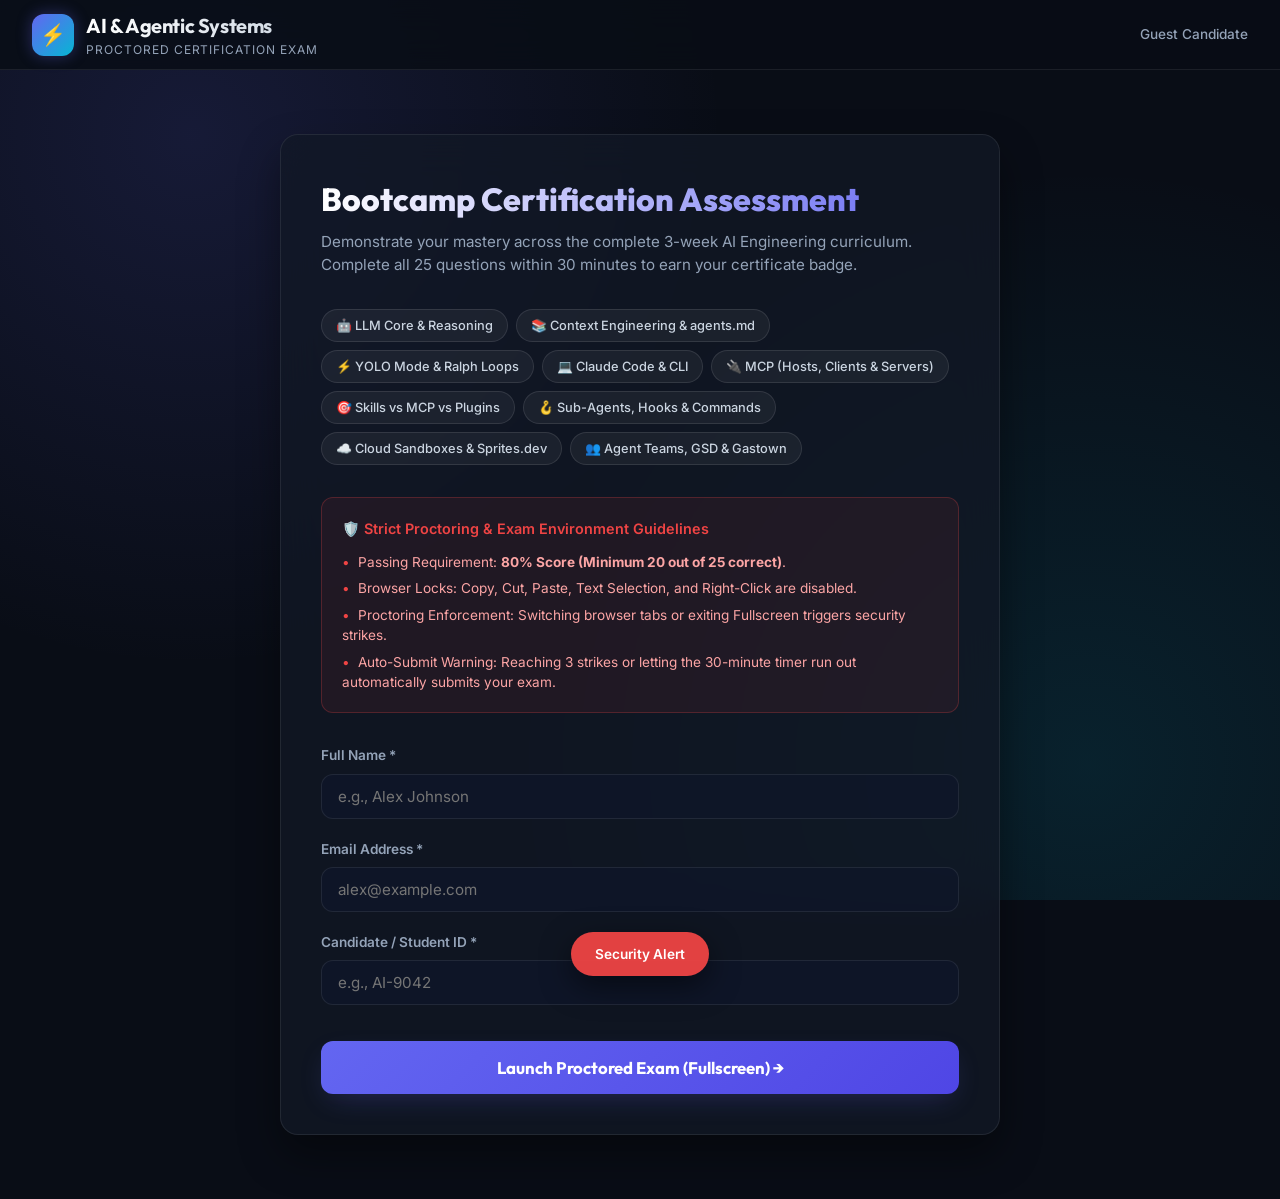
==== index.html @ ae15bf98 "feat: Add 25-question proctored AI certification quiz platform" ====
<!DOCTYPE html>
<html lang="en">
<head>
  <meta charset="UTF-8">
  <meta name="viewport" content="width=device-width, initial-scale=1.0">
  <title>AI & Agentic Systems Certification Exam | 25 MCQ Assessment</title>
  <meta name="description" content="Official 25-Question Certification Exam covering LLMs, Context Engineering, Claude Code, MCP, Skills, Subagents, Sandboxing, Agent Teams, GSD, and Gastown Swarms.">
  <link rel="stylesheet" href="styles.css">
</head>
<body>

  <!-- Top App Navigation Header -->
  <header class="app-header">
    <div class="brand-container">
      <div class="brand-logo">⚡</div>
      <div>
        <div class="brand-title">AI & Agentic Systems</div>
        <div class="brand-subtitle">Proctored Certification Exam</div>
      </div>
    </div>
    <div class="header-candidate-badge" id="header-candidate-name" style="font-size:0.85rem; color:var(--text-muted); font-weight:500;">
      Guest Candidate
    </div>
  </header>

  <main class="main-wrapper">

    <!-- 1. REGISTRATION & WELCOME SCREEN -->
    <section id="welcome-screen" class="welcome-card">
      <h1 class="welcome-title">Bootcamp Certification Assessment</h1>
      <p class="welcome-desc">
        Demonstrate your mastery across the complete 3-week AI Engineering curriculum. Complete all 25 questions within 30 minutes to earn your certificate badge.
      </p>

      <div class="curriculum-chips">
        <span class="chip">🤖 LLM Core & Reasoning</span>
        <span class="chip">📚 Context Engineering & agents.md</span>
        <span class="chip">⚡ YOLO Mode & Ralph Loops</span>
        <span class="chip">💻 Claude Code & CLI</span>
        <span class="chip">🔌 MCP (Hosts, Clients & Servers)</span>
        <span class="chip">🎯 Skills vs MCP vs Plugins</span>
        <span class="chip">🪝 Sub-Agents, Hooks & Commands</span>
        <span class="chip">☁️ Cloud Sandboxes & Sprites.dev</span>
        <span class="chip">👥 Agent Teams, GSD & Gastown</span>
      </div>

      <div class="rules-box">
        <div class="rules-title">🛡️ Strict Proctoring & Exam Environment Guidelines</div>
        <ul class="rules-list">
          <li>Passing Requirement: <strong>80% Score (Minimum 20 out of 25 correct)</strong>.</li>
          <li>Browser Locks: Copy, Cut, Paste, Text Selection, and Right-Click are disabled.</li>
          <li>Proctoring Enforcement: Switching browser tabs or exiting Fullscreen triggers security strikes.</li>
          <li>Auto-Submit Warning: Reaching 3 strikes or letting the 30-minute timer run out automatically submits your exam.</li>
        </ul>
      </div>

      <form id="registration-form">
        <div class="form-group">
          <label class="form-label" for="candidate-name">Full Name *</label>
          <input type="text" id="candidate-name" class="form-input" placeholder="e.g., Alex Johnson" required>
        </div>
        <div class="form-group">
          <label class="form-label" for="candidate-email">Email Address *</label>
          <input type="email" id="candidate-email" class="form-input" placeholder="alex@example.com" required>
        </div>
        <div class="form-group">
          <label class="form-label" for="candidate-id">Candidate / Student ID *</label>
          <input type="text" id="candidate-id" class="form-input" placeholder="e.g., AI-9042" required>
        </div>

        <button type="submit" class="btn-start">Launch Proctored Exam (Fullscreen) →</button>
      </form>
    </section>

    <!-- 2. ACTIVE EXAM SCREEN -->
    <section id="exam-screen" class="exam-layout hidden">
      <!-- Main Question Panel -->
      <div class="exam-main-panel">
        <div class="exam-header-bar">
          <span class="category-badge" id="question-category">LLM Core Concepts</span>
          <span class="q-counter" id="question-number">Question 1 of 25</span>
        </div>

        <h2 class="question-text" id="question-text">Loading question text...</h2>

        <div class="options-list" id="options-container">
          <!-- Dynamic Option Cards -->
        </div>

        <div class="exam-controls">
          <button type="button" class="btn-flag" id="flag-btn">🏳️ Flag for Review</button>
          <div style="display:flex; gap:10px;">
            <button type="button" class="btn-nav" id="prev-btn">← Previous</button>
            <button type="button" class="btn-nav" id="next-btn">Next Question →</button>
          </div>
        </div>
      </div>

      <!-- Sidebar Controls & Jump Grid -->
      <aside class="exam-sidebar">
        <div class="sidebar-card">
          <div class="timer-box">
            <div>
              <div class="timer-label">Time Remaining</div>
              <div class="timer-val" id="timer-display">30:00</div>
            </div>
            <div style="font-size:1.5rem;">⏱️</div>
          </div>

          <div class="strike-box">
            <span>Security Strikes:</span>
            <span class="strike-val" id="strike-badge-text">0 / 3</span>
          </div>

          <div style="margin: 1rem 0;">
            <div style="display:flex; justify-content:space-between; font-size:0.8rem; color:var(--text-muted); margin-bottom:4px;">
              <span>Overall Progress</span>
              <span id="exam-progress-text">0% Complete</span>
            </div>
            <div style="height:6px; background:rgba(255,255,255,0.08); border-radius:3px; overflow:hidden;">
              <div id="exam-progress-bar" style="width:0%; height:100%; background:var(--primary); transition:width 0.3s;"></div>
            </div>
          </div>

          <div class="grid-title">Question Palette</div>
          <div class="question-grid" id="question-grid">
            <!-- 1 to 25 buttons dynamically inserted -->
          </div>

          <div class="grid-legend" style="margin-bottom: 1.25rem;">
            <span><strong style="color:#6ee7b7;">●</strong> Answered (<span id="answered-count">0/25</span>)</span>
            <span><strong style="color:var(--warning-color);">🚩</strong> Flagged (<span id="flagged-count">0</span>)</span>
          </div>

          <button type="button" class="btn-submit-main" id="submit-exam-btn">Submit Exam Now</button>
        </div>
      </aside>
    </section>

    <!-- 3. RESULTS & PERFORMANCE DASHBOARD -->
    <section id="results-screen" class="results-card hidden">
      <div class="results-header">
        <div id="badge-status" class="pass-fail-badge badge-pass">🏆 PASS (84%)</div>
        <h2 style="font-family:var(--font-heading); font-size:1.6rem; margin-bottom:0.25rem;" id="res-candidate-name">Candidate Name</h2>
        <div class="candidate-meta">
          <span id="res-candidate-id">ID: AI-0000</span> | Date: <span id="res-date">Aug 4, 2026</span>
        </div>
      </div>

      <div class="score-overview">
        <div class="circle-score-wrapper">
          <svg class="circle-svg" viewBox="0 0 120 120">
            <circle class="circle-bg" cx="60" cy="60" r="54"></circle>
            <circle class="circle-fill" id="circle-score-progress" cx="60" cy="60" r="54"></circle>
          </svg>
          <div class="circle-text">
            <div class="score-percent-val" id="score-percent">84%</div>
            <div class="score-fraction-val" id="score-fraction">21 / 25</div>
          </div>
        </div>

        <div style="max-width: 420px;">
          <h3 style="font-family:var(--font-heading); font-size:1.15rem; margin-bottom:0.5rem;">Passing Standard: 80% (20/25)</h3>
          <p style="font-size:0.88rem; color:var(--text-muted); line-height:1.5;">
            Candidates achieving an 80% score or higher demonstrate proficiency across all 3 weeks of the bootcamp curriculum, including LLM reasoning, context engineering, Claude Code, MCP, custom skills, sandboxing, agent teams, GSD, and Gastown swarms.
          </p>
        </div>
      </div>

      <h3 class="section-heading">Domain Mastery Breakdown</h3>
      <div class="domain-grid" id="domain-breakdown">
        <!-- Topic cards dynamically inserted -->
      </div>

      <h3 class="section-heading">Detailed Question Review & Explanations</h3>
      <div id="review-questions-container">
        <!-- Review cards dynamically inserted -->
      </div>

      <div style="text-align:center; margin-top:2.5rem;">
        <button type="button" class="btn-start" id="restart-exam-btn" style="max-width:300px;">Take Another Assessment</button>
      </div>
    </section>

  </main>

  <!-- MODALS & TOAST NOTIFICATIONS -->
  <!-- 1. Submit Confirmation Modal -->
  <div class="modal-overlay" id="confirm-submit-modal">
    <div class="modal-box">
      <div class="modal-icon">📜</div>
      <h3 class="modal-title">Confirm Exam Submission</h3>
      <p class="modal-desc" id="confirm-modal-text">Are you sure you want to submit your final exam answers now?</p>
      <div class="modal-actions">
        <button type="button" class="btn-secondary" id="confirm-submit-no">Return to Exam</button>
        <button type="button" class="btn-primary" id="confirm-submit-yes">Confirm & Submit</button>
      </div>
    </div>
  </div>

  <!-- 2. Security Strike Warning Modal -->
  <div class="modal-overlay" id="strike-modal">
    <div class="modal-box" style="border-color: rgba(239,68,68,0.4);">
      <div class="modal-icon">⚠️</div>
      <h3 class="modal-title" style="color:var(--danger-color);">Security Violation Warning</h3>
      <p class="modal-desc">
        A proctoring event was detected: <strong id="strike-reason-text">Tab switch detected</strong>.<br><br>
        Current Strike Count: <strong id="strike-count-display" style="color:var(--danger-color);">1 / 3</strong>.<br>
        Reaching 3 strikes will automatically submit your exam.
      </p>
      <div class="modal-actions">
        <button type="button" class="btn-danger" id="strike-modal-close">Acknowledge & Resume</button>
      </div>
    </div>
  </div>

  <!-- 3. Fullscreen Warning Modal -->
  <div class="modal-overlay" id="fullscreen-modal">
    <div class="modal-box" style="border-color: rgba(245,158,11,0.4);">
      <div class="modal-icon">🖥️</div>
      <h3 class="modal-title" style="color:var(--warning-color);">Fullscreen Required</h3>
      <p class="modal-desc">
        Exam security requires active Fullscreen mode. Please click below to re-enable fullscreen to continue your assessment.
      </p>
      <div class="modal-actions">
        <button type="button" class="btn-primary" id="reenter-fullscreen-btn">Re-enter Fullscreen</button>
      </div>
    </div>
  </div>

  <!-- Anti-Cheat Security Toast Notification -->
  <div class="anti-cheat-toast" id="anti-cheat-toast">Security Alert</div>

  <!-- Scripts -->
  <script src="data/questions.js"></script>
  <script src="js/anti_cheat.js"></script>
  <script src="js/app.js"></script>
</body>
</html>
---- styles.css ----
/* ==========================================================================
   AI & Agentic Systems Certification Exam - Premium Dark Glassmorphic Design
   ========================================================================== */

@import url('https://fonts.googleapis.com/css2?family=Inter:wght@300;400;500;600;700&family=Outfit:wght@500;600;700;800&display=swap');

:root {
  --bg-dark: #090d16;
  --bg-card: rgba(18, 24, 38, 0.75);
  --bg-card-border: rgba(255, 255, 255, 0.08);
  --bg-card-hover: rgba(30, 41, 64, 0.85);

  --primary: #6366f1;
  --primary-glow: rgba(99, 102, 241, 0.35);
  --primary-hover: #4f46e5;
  --secondary: #06b6d4;
  --accent: #8b5cf6;

  --success-color: #10b981;
  --warning-color: #f59e0b;
  --danger-color: #ef4444;

  --text-main: #f8fafc;
  --text-muted: #94a3b8;
  --text-dim: #64748b;

  --font-heading: 'Outfit', -apple-system, BlinkMacSystemFont, sans-serif;
  --font-body: 'Inter', -apple-system, BlinkMacSystemFont, sans-serif;

  --radius-lg: 18px;
  --radius-md: 12px;
  --radius-sm: 8px;

  --shadow-glow: 0 10px 30px -10px rgba(99, 102, 241, 0.3);
  --transition-fast: 0.2s cubic-bezier(0.4, 0, 0.2, 1);
}

/* Hardened Security: Disable Copy, Cut, Text Selection across entire Page */
*,
*::before,
*::after {
  box-sizing: border-box;
  margin: 0;
  padding: 0;
  -webkit-user-select: none !important;
  -moz-user-select: none !important;
  -ms-user-select: none !important;
  user-select: none !important;
  -webkit-user-drag: none !important;
}

/* Allow text inputs in form to be focused properly */
input, select, textarea {
  -webkit-user-select: auto !important;
  -moz-user-select: auto !important;
  -ms-user-select: auto !important;
  user-select: auto !important;
}

body {
  font-family: var(--font-body);
  background-color: var(--bg-dark);
  background-image: 
    radial-gradient(circle at 15% 15%, rgba(99, 102, 241, 0.15) 0%, transparent 40%),
    radial-gradient(circle at 85% 85%, rgba(6, 182, 212, 0.12) 0%, transparent 45%);
  background-attachment: fixed;
  color: var(--text-main);
  min-height: 100vh;
  display: flex;
  flex-direction: column;
  line-height: 1.5;
  overflow-x: hidden;
}

.hidden {
  display: none !important;
}

/* Top App Header */
.app-header {
  height: 70px;
  padding: 0 2rem;
  background: rgba(9, 13, 22, 0.85);
  backdrop-filter: blur(16px);
  border-bottom: 1px solid var(--bg-card-border);
  display: flex;
  align-items: center;
  justify-content: space-between;
  position: sticky;
  top: 0;
  z-index: 100;
}

.brand-container {
  display: flex;
  align-items: center;
  gap: 12px;
}

.brand-logo {
  width: 42px;
  height: 42px;
  background: linear-gradient(135deg, var(--primary), var(--secondary));
  border-radius: var(--radius-md);
  display: flex;
  align-items: center;
  justify-content: center;
  font-size: 1.3rem;
  box-shadow: 0 0 15px var(--primary-glow);
}

.brand-title {
  font-family: var(--font-heading);
  font-size: 1.25rem;
  font-weight: 700;
  letter-spacing: -0.02em;
  background: linear-gradient(to right, #ffffff, #cbd5e1);
  -webkit-background-clip: text;
  -webkit-text-fill-color: transparent;
}

.brand-subtitle {
  font-size: 0.75rem;
  color: var(--text-muted);
  text-transform: uppercase;
  letter-spacing: 0.08em;
}

/* Layout Containers */
.main-wrapper {
  flex: 1;
  max-width: 1320px;
  width: 100%;
  margin: 0 auto;
  padding: 2rem 1.5rem;
  display: flex;
  flex-direction: column;
}

/* Registration / Welcome Card */
.welcome-card {
  max-width: 720px;
  margin: 2rem auto;
  background: var(--bg-card);
  backdrop-filter: blur(20px);
  border: 1px solid var(--bg-card-border);
  border-radius: var(--radius-lg);
  padding: 2.5rem;
  box-shadow: 0 20px 40px rgba(0, 0, 0, 0.4);
}

.welcome-title {
  font-family: var(--font-heading);
  font-size: 2rem;
  font-weight: 800;
  margin-bottom: 0.5rem;
  background: linear-gradient(to right, #ffffff, var(--primary));
  -webkit-background-clip: text;
  -webkit-text-fill-color: transparent;
}

.welcome-desc {
  color: var(--text-muted);
  font-size: 0.95rem;
  margin-bottom: 2rem;
}

.curriculum-chips {
  display: flex;
  flex-wrap: wrap;
  gap: 8px;
  margin-bottom: 2rem;
}

.chip {
  background: rgba(255, 255, 255, 0.05);
  border: 1px solid rgba(255, 255, 255, 0.1);
  padding: 6px 14px;
  border-radius: 20px;
  font-size: 0.8rem;
  font-weight: 500;
  color: #cbd5e1;
}

.rules-box {
  background: rgba(239, 68, 68, 0.08);
  border: 1px solid rgba(239, 68, 68, 0.25);
  border-radius: var(--radius-md);
  padding: 1.25rem;
  margin-bottom: 2rem;
}

.rules-title {
  color: var(--danger-color);
  font-weight: 600;
  font-size: 0.9rem;
  margin-bottom: 0.75rem;
  display: flex;
  align-items: center;
  gap: 8px;
}

.rules-list {
  list-style-type: none;
  font-size: 0.85rem;
  color: #fca5a5;
  display: flex;
  flex-direction: column;
  gap: 6px;
}

.rules-list li::before {
  content: "•";
  margin-right: 8px;
  color: var(--danger-color);
}

.form-group {
  margin-bottom: 1.25rem;
}

.form-label {
  display: block;
  font-size: 0.85rem;
  font-weight: 600;
  color: var(--text-muted);
  margin-bottom: 0.5rem;
}

.form-input {
  width: 100%;
  padding: 12px 16px;
  background: rgba(15, 23, 42, 0.8);
  border: 1px solid var(--bg-card-border);
  border-radius: var(--radius-md);
  color: var(--text-main);
  font-family: var(--font-body);
  font-size: 0.95rem;
  outline: none;
  transition: var(--transition-fast);
}

.form-input:focus {
  border-color: var(--primary);
  box-shadow: 0 0 0 3px var(--primary-glow);
}

.btn-start {
  width: 100%;
  padding: 16px;
  background: linear-gradient(135deg, var(--primary), var(--primary-hover));
  border: none;
  border-radius: var(--radius-md);
  color: #fff;
  font-family: var(--font-heading);
  font-weight: 700;
  font-size: 1.05rem;
  cursor: pointer;
  box-shadow: var(--shadow-glow);
  transition: var(--transition-fast);
  margin-top: 1rem;
}

.btn-start:hover {
  transform: translateY(-2px);
  box-shadow: 0 12px 35px -5px rgba(99, 102, 241, 0.45);
}

/* Exam Dashboard Screen */
.exam-layout {
  display: grid;
  grid-template-columns: 1fr 320px;
  gap: 1.75rem;
  width: 100%;
}

@media (max-width: 992px) {
  .exam-layout {
    grid-template-columns: 1fr;
  }
}

.exam-main-panel {
  background: var(--bg-card);
  backdrop-filter: blur(20px);
  border: 1px solid var(--bg-card-border);
  border-radius: var(--radius-lg);
  padding: 2.25rem;
  display: flex;
  flex-direction: column;
  min-height: 540px;
}

.exam-header-bar {
  display: flex;
  align-items: center;
  justify-content: space-between;
  padding-bottom: 1.25rem;
  border-bottom: 1px solid var(--bg-card-border);
  margin-bottom: 1.5rem;
}

.category-badge {
  background: rgba(99, 102, 241, 0.15);
  color: #a5b4fc;
  border: 1px solid rgba(99, 102, 241, 0.3);
  padding: 4px 12px;
  border-radius: 20px;
  font-size: 0.8rem;
  font-weight: 600;
}

.q-counter {
  font-size: 0.9rem;
  color: var(--text-muted);
  font-weight: 500;
}

.question-text {
  font-family: var(--font-heading);
  font-size: 1.25rem;
  font-weight: 600;
  color: var(--text-main);
  line-height: 1.5;
  margin-bottom: 1.75rem;
}

/* Options Cards */
.options-list {
  display: flex;
  flex-direction: column;
  gap: 1rem;
  margin-bottom: 2rem;
}

.option-card {
  display: flex;
  align-items: flex-start;
  gap: 14px;
  padding: 16px 20px;
  background: rgba(15, 23, 42, 0.6);
  border: 1px solid var(--bg-card-border);
  border-radius: var(--radius-md);
  color: var(--text-main);
  cursor: pointer;
  text-align: left;
  font-family: var(--font-body);
  font-size: 0.95rem;
  transition: var(--transition-fast);
}

.option-card:hover {
  background: var(--bg-card-hover);
  border-color: rgba(99, 102, 241, 0.4);
  transform: translateX(4px);
}

.option-card.selected {
  background: rgba(99, 102, 241, 0.18);
  border-color: var(--primary);
  box-shadow: 0 0 15px rgba(99, 102, 241, 0.25);
}

.option-prefix {
  width: 28px;
  height: 28px;
  border-radius: 50%;
  background: rgba(255, 255, 255, 0.08);
  display: flex;
  align-items: center;
  justify-content: center;
  font-weight: 700;
  font-size: 0.85rem;
  color: var(--text-muted);
  flex-shrink: 0;
}

.option-card.selected .option-prefix {
  background: var(--primary);
  color: #fff;
}

.option-text {
  flex: 1;
  padding-top: 2px;
}

/* Action Controls */
.exam-controls {
  margin-top: auto;
  display: flex;
  align-items: center;
  justify-content: space-between;
  padding-top: 1.5rem;
  border-top: 1px solid var(--bg-card-border);
}

.btn-nav {
  padding: 10px 20px;
  background: rgba(255, 255, 255, 0.06);
  border: 1px solid var(--bg-card-border);
  border-radius: var(--radius-md);
  color: var(--text-main);
  font-weight: 600;
  font-size: 0.9rem;
  cursor: pointer;
  transition: var(--transition-fast);
}

.btn-nav:hover:not(:disabled) {
  background: rgba(255, 255, 255, 0.12);
}

.btn-nav:disabled {
  opacity: 0.35;
  cursor: not-allowed;
}

.btn-flag {
  padding: 10px 16px;
  background: rgba(245, 158, 11, 0.1);
  border: 1px solid rgba(245, 158, 11, 0.3);
  border-radius: var(--radius-md);
  color: var(--warning-color);
  font-weight: 600;
  font-size: 0.85rem;
  cursor: pointer;
  transition: var(--transition-fast);
}

.btn-flag.flagged {
  background: var(--warning-color);
  color: #000;
}

/* Sidebar Grid & Proctor Controls */
.exam-sidebar {
  display: flex;
  flex-direction: column;
  gap: 1.25rem;
}

.sidebar-card {
  background: var(--bg-card);
  backdrop-filter: blur(20px);
  border: 1px solid var(--bg-card-border);
  border-radius: var(--radius-lg);
  padding: 1.5rem;
}

.timer-box {
  display: flex;
  align-items: center;
  justify-content: space-between;
  padding: 1rem;
  background: rgba(15, 23, 42, 0.8);
  border-radius: var(--radius-md);
  border: 1px solid var(--bg-card-border);
  margin-bottom: 1rem;
}

.timer-label {
  font-size: 0.8rem;
  text-transform: uppercase;
  color: var(--text-muted);
  font-weight: 600;
}

.timer-val {
  font-family: var(--font-heading);
  font-size: 1.5rem;
  font-weight: 800;
  color: var(--secondary);
  letter-spacing: 0.05em;
}

.timer-val.timer-urgent {
  color: var(--danger-color);
  animation: pulseTimer 1s infinite alternate;
}

@keyframes pulseTimer {
  0% { opacity: 1; }
  100% { opacity: 0.4; }
}

.strike-box {
  display: flex;
  align-items: center;
  justify-content: space-between;
  font-size: 0.85rem;
  color: var(--text-muted);
}

.strike-val {
  color: var(--danger-color);
  font-weight: 700;
}

/* Question Quick Jump Grid */
.grid-title {
  font-size: 0.9rem;
  font-weight: 700;
  margin-bottom: 1rem;
  color: var(--text-main);
}

.question-grid {
  display: grid;
  grid-template-columns: repeat(5, 1fr);
  gap: 10px;
  margin-bottom: 1.25rem;
}

.grid-item {
  aspect-ratio: 1;
  background: rgba(255, 255, 255, 0.05);
  border: 1px solid var(--bg-card-border);
  border-radius: var(--radius-sm);
  color: var(--text-muted);
  font-weight: 600;
  font-size: 0.85rem;
  display: flex;
  align-items: center;
  justify-content: center;
  cursor: pointer;
  transition: var(--transition-fast);
  position: relative;
}

.grid-item:hover {
  background: rgba(255, 255, 255, 0.12);
  color: #fff;
}

.grid-item.active {
  border-color: var(--primary);
  box-shadow: 0 0 10px var(--primary-glow);
}

.grid-item.answered {
  background: rgba(16, 185, 129, 0.2);
  border-color: rgba(16, 185, 129, 0.5);
  color: #6ee7b7;
}

.grid-item.flagged::after {
  content: "🚩";
  font-size: 0.65rem;
  position: absolute;
  top: 2px;
  right: 2px;
}

.grid-legend {
  display: flex;
  justify-content: space-around;
  font-size: 0.75rem;
  color: var(--text-dim);
}

.btn-submit-main {
  width: 100%;
  padding: 14px;
  background: linear-gradient(135deg, var(--success-color), #059669);
  border: none;
  border-radius: var(--radius-md);
  color: #fff;
  font-family: var(--font-heading);
  font-weight: 700;
  font-size: 1rem;
  cursor: pointer;
  box-shadow: 0 8px 25px -5px rgba(16, 185, 129, 0.4);
  transition: var(--transition-fast);
}

.btn-submit-main:hover {
  transform: translateY(-2px);
  box-shadow: 0 12px 30px -5px rgba(16, 185, 129, 0.55);
}

/* Results Dashboard */
.results-card {
  max-width: 960px;
  margin: 1rem auto;
  background: var(--bg-card);
  backdrop-filter: blur(20px);
  border: 1px solid var(--bg-card-border);
  border-radius: var(--radius-lg);
  padding: 2.5rem;
  box-shadow: 0 20px 40px rgba(0, 0, 0, 0.5);
}

.results-header {
  text-align: center;
  margin-bottom: 2.5rem;
}

.pass-fail-badge {
  display: inline-block;
  padding: 10px 24px;
  border-radius: 30px;
  font-family: var(--font-heading);
  font-size: 1.3rem;
  font-weight: 800;
  letter-spacing: 0.04em;
  margin-bottom: 1rem;
}

.badge-pass {
  background: rgba(16, 185, 129, 0.15);
  border: 2px solid var(--success-color);
  color: #34d399;
  box-shadow: 0 0 25px rgba(16, 185, 129, 0.3);
}

.badge-fail {
  background: rgba(239, 68, 68, 0.15);
  border: 2px solid var(--danger-color);
  color: #fca5a5;
  box-shadow: 0 0 25px rgba(239, 68, 68, 0.3);
}

.candidate-meta {
  font-size: 0.9rem;
  color: var(--text-muted);
}

/* Visual Score Wheel */
.score-overview {
  display: flex;
  align-items: center;
  justify-content: center;
  gap: 3rem;
  margin-bottom: 3rem;
  flex-wrap: wrap;
}

.circle-score-wrapper {
  position: relative;
  width: 140px;
  height: 140px;
}

.circle-svg {
  width: 140px;
  height: 140px;
  transform: rotate(-90deg);
}

.circle-bg {
  fill: none;
  stroke: rgba(255, 255, 255, 0.08);
  stroke-width: 10;
}

.circle-fill {
  fill: none;
  stroke: var(--success-color);
  stroke-width: 10;
  stroke-linecap: round;
  stroke-dasharray: 339;
  stroke-dashoffset: 339;
  transition: stroke-dashoffset 1.5s ease-out;
}

.circle-text {
  position: absolute;
  top: 50%;
  left: 50%;
  transform: translate(-50%, -50%);
  text-align: center;
}

.score-percent-val {
  font-family: var(--font-heading);
  font-size: 1.8rem;
  font-weight: 800;
}

.score-fraction-val {
  font-size: 0.8rem;
  color: var(--text-muted);
}

/* Domain Breakdown Cards */
.section-heading {
  font-family: var(--font-heading);
  font-size: 1.3rem;
  font-weight: 700;
  margin-bottom: 1.25rem;
  border-bottom: 1px solid var(--bg-card-border);
  padding-bottom: 0.75rem;
}

.domain-grid {
  display: grid;
  grid-template-columns: repeat(auto-fill, minmax(280px, 1fr));
  gap: 1rem;
  margin-bottom: 3rem;
}

.domain-card {
  background: rgba(15, 23, 42, 0.6);
  border: 1px solid var(--bg-card-border);
  border-radius: var(--radius-md);
  padding: 1rem 1.25rem;
}

.domain-header {
  display: flex;
  justify-content: space-between;
  font-size: 0.85rem;
  margin-bottom: 0.5rem;
}

.domain-name {
  font-weight: 600;
  color: var(--text-main);
}

.domain-score {
  color: var(--text-muted);
}

.domain-progress-bar {
  height: 6px;
  background: rgba(255, 255, 255, 0.08);
  border-radius: 4px;
  overflow: hidden;
}

.domain-progress-fill {
  height: 100%;
  border-radius: 4px;
  transition: width 1s ease-out;
}

/* Detailed Question Review Cards */
.review-card {
  background: rgba(15, 23, 42, 0.6);
  border: 1px solid var(--bg-card-border);
  border-radius: var(--radius-md);
  padding: 1.5rem;
  margin-bottom: 1.25rem;
}

.review-correct {
  border-left: 4px solid var(--success-color);
}

.review-incorrect {
  border-left: 4px solid var(--danger-color);
}

.review-card-header {
  display: flex;
  justify-content: space-between;
  align-items: center;
  margin-bottom: 0.75rem;
}

.review-q-num {
  font-size: 0.8rem;
  font-weight: 700;
  color: var(--text-muted);
}

.review-status-badge {
  font-size: 0.75rem;
  font-weight: 700;
  padding: 3px 10px;
  border-radius: 12px;
}

.badge-green {
  background: rgba(16, 185, 129, 0.2);
  color: #34d399;
}

.badge-red {
  background: rgba(239, 68, 68, 0.2);
  color: #fca5a5;
}

.review-question-text {
  font-family: var(--font-heading);
  font-size: 1.05rem;
  font-weight: 600;
  margin-bottom: 1rem;
}

.review-options-list {
  display: flex;
  flex-direction: column;
  gap: 8px;
  margin-bottom: 1rem;
}

.review-option {
  display: flex;
  align-items: center;
  justify-content: space-between;
  padding: 10px 14px;
  background: rgba(255, 255, 255, 0.03);
  border-radius: var(--radius-sm);
  font-size: 0.85rem;
}

.review-letter {
  font-weight: 700;
  margin-right: 10px;
  color: var(--text-muted);
}

.opt-correct {
  background: rgba(16, 185, 129, 0.15);
  border: 1px solid rgba(16, 185, 129, 0.3);
  color: #a7f3d0;
}

.opt-user-incorrect {
  background: rgba(239, 68, 68, 0.15);
  border: 1px solid rgba(239, 68, 68, 0.3);
  color: #fecaca;
}

.opt-tag {
  font-size: 0.75rem;
  font-weight: 600;
}

.review-explanation {
  background: rgba(99, 102, 241, 0.08);
  border: 1px solid rgba(99, 102, 241, 0.2);
  border-radius: var(--radius-sm);
  padding: 12px 16px;
  font-size: 0.85rem;
  color: #cbd5e1;
  line-height: 1.5;
}

/* Modal Windows & Security Toasts */
.modal-overlay {
  position: fixed;
  top: 0;
  left: 0;
  width: 100vw;
  height: 100vh;
  background: rgba(0, 0, 0, 0.8);
  backdrop-filter: blur(8px);
  display: flex;
  align-items: center;
  justify-content: center;
  z-index: 1000;
  opacity: 0;
  pointer-events: none;
  transition: opacity 0.25s ease;
}

.modal-overlay.active {
  opacity: 1;
  pointer-events: auto;
}

.modal-box {
  background: var(--bg-dark);
  border: 1px solid var(--bg-card-border);
  border-radius: var(--radius-lg);
  padding: 2rem;
  max-width: 480px;
  width: 90%;
  box-shadow: 0 25px 50px rgba(0, 0, 0, 0.7);
  text-align: center;
}

.modal-icon {
  font-size: 2.5rem;
  margin-bottom: 1rem;
}

.modal-title {
  font-family: var(--font-heading);
  font-size: 1.4rem;
  margin-bottom: 0.75rem;
}

.modal-desc {
  font-size: 0.9rem;
  color: var(--text-muted);
  margin-bottom: 1.5rem;
  line-height: 1.5;
}

.modal-actions {
  display: flex;
  gap: 12px;
  justify-content: center;
}

.btn-secondary {
  padding: 10px 20px;
  background: rgba(255, 255, 255, 0.08);
  border: 1px solid var(--bg-card-border);
  border-radius: var(--radius-md);
  color: var(--text-main);
  font-weight: 600;
  cursor: pointer;
}

.btn-danger {
  padding: 10px 20px;
  background: var(--danger-color);
  border: none;
  border-radius: var(--radius-md);
  color: #fff;
  font-weight: 600;
  cursor: pointer;
}

.btn-primary {
  padding: 10px 20px;
  background: var(--primary);
  border: none;
  border-radius: var(--radius-md);
  color: #fff;
  font-weight: 600;
  cursor: pointer;
}

/* Security Toast Notification */
.anti-cheat-toast {
  position: fixed;
  bottom: 24px;
  left: 50%;
  transform: translateX(-50%) translateY(100px);
  background: rgba(239, 68, 68, 0.95);
  color: #fff;
  padding: 12px 24px;
  border-radius: 30px;
  font-weight: 600;
  font-size: 0.85rem;
  box-shadow: 0 10px 30px rgba(0, 0, 0, 0.5);
  z-index: 2000;
  transition: transform 0.3s cubic-bezier(0.175, 0.885, 0.32, 1.275);
  pointer-events: none;
}

.anti-cheat-toast.show {
  transform: translateX(-50%) translateY(0);
}
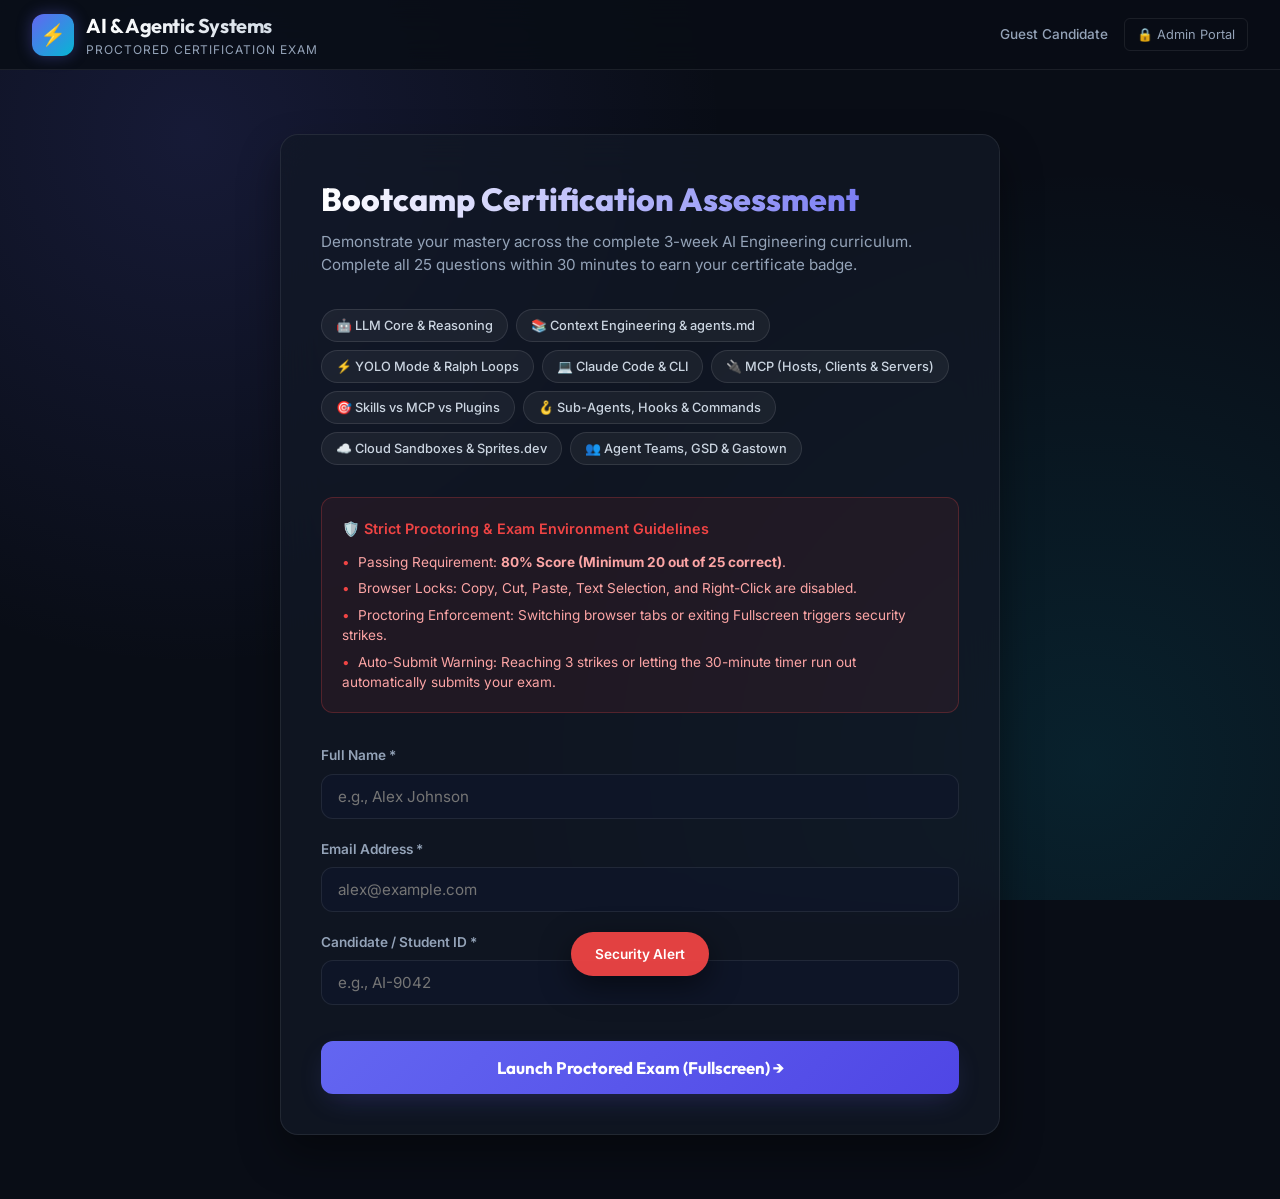
==== commit 59ba604b: "feat: Add backend persistence API and password-protected Admin Dashboard" ====
--- a/index.html
+++ b/index.html
@@ -18,8 +18,11 @@
         <div class="brand-subtitle">Proctored Certification Exam</div>
       </div>
     </div>
-    <div class="header-candidate-badge" id="header-candidate-name" style="font-size:0.85rem; color:var(--text-muted); font-weight:500;">
-      Guest Candidate
+    <div style="display:flex; gap:16px; align-items:center;">
+      <div class="header-candidate-badge" id="header-candidate-name" style="font-size:0.85rem; color:var(--text-muted); font-weight:500;">
+        Guest Candidate
+      </div>
+      <a href="admin.html" style="font-size:0.8rem; color:var(--text-muted); text-decoration:none; border:1px solid var(--bg-card-border); padding:6px 12px; border-radius:6px; transition:var(--transition-fast);">🔒 Admin Portal</a>
     </div>
   </header>
 
--- a/styles.css
+++ b/styles.css
@@ -949,3 +949,105 @@
 .anti-cheat-toast.show {
   transform: translateX(-50%) translateY(0);
 }
+
+/* ==========================================================================
+   Admin Dashboard Custom Styles
+   ========================================================================== */
+
+.metrics-grid {
+  display: grid;
+  grid-template-columns: repeat(auto-fit, minmax(220px, 1fr));
+  gap: 1.25rem;
+  margin-bottom: 2rem;
+}
+
+.metric-card {
+  background: var(--bg-card);
+  backdrop-filter: blur(20px);
+  border: 1px solid var(--bg-card-border);
+  border-radius: var(--radius-md);
+  padding: 1.25rem;
+  display: flex;
+  align-items: center;
+  gap: 16px;
+}
+
+.metric-icon {
+  width: 48px;
+  height: 48px;
+  border-radius: var(--radius-md);
+  background: rgba(255, 255, 255, 0.05);
+  display: flex;
+  align-items: center;
+  justify-content: center;
+  font-size: 1.5rem;
+}
+
+.metric-val {
+  font-family: var(--font-heading);
+  font-size: 1.75rem;
+  font-weight: 800;
+}
+
+.metric-label {
+  font-size: 0.8rem;
+  color: var(--text-muted);
+  text-transform: uppercase;
+}
+
+.toolbar-card {
+  background: var(--bg-card);
+  border: 1px solid var(--bg-card-border);
+  border-radius: var(--radius-md);
+  padding: 1rem 1.25rem;
+  display: flex;
+  align-items: center;
+  justify-content: space-between;
+  gap: 1rem;
+  margin-bottom: 1.5rem;
+  flex-wrap: wrap;
+}
+
+.toolbar-left, .toolbar-right {
+  display: flex;
+  align-items: center;
+  gap: 10px;
+}
+
+.table-card {
+  background: var(--bg-card);
+  border: 1px solid var(--bg-card-border);
+  border-radius: var(--radius-lg);
+  overflow: hidden;
+}
+
+.admin-table {
+  width: 100%;
+  border-collapse: collapse;
+  text-align: left;
+  font-size: 0.9rem;
+}
+
+.admin-table th, .admin-table td {
+  padding: 14px 18px;
+  border-bottom: 1px solid var(--bg-card-border);
+}
+
+.admin-table th {
+  background: rgba(15, 23, 42, 0.8);
+  font-size: 0.8rem;
+  text-transform: uppercase;
+  color: var(--text-muted);
+  font-weight: 600;
+}
+
+.admin-table tbody tr:hover {
+  background: rgba(255, 255, 255, 0.02);
+}
+
+.no-results {
+  padding: 3rem;
+  text-align: center;
+  color: var(--text-muted);
+  font-size: 0.95rem;
+}
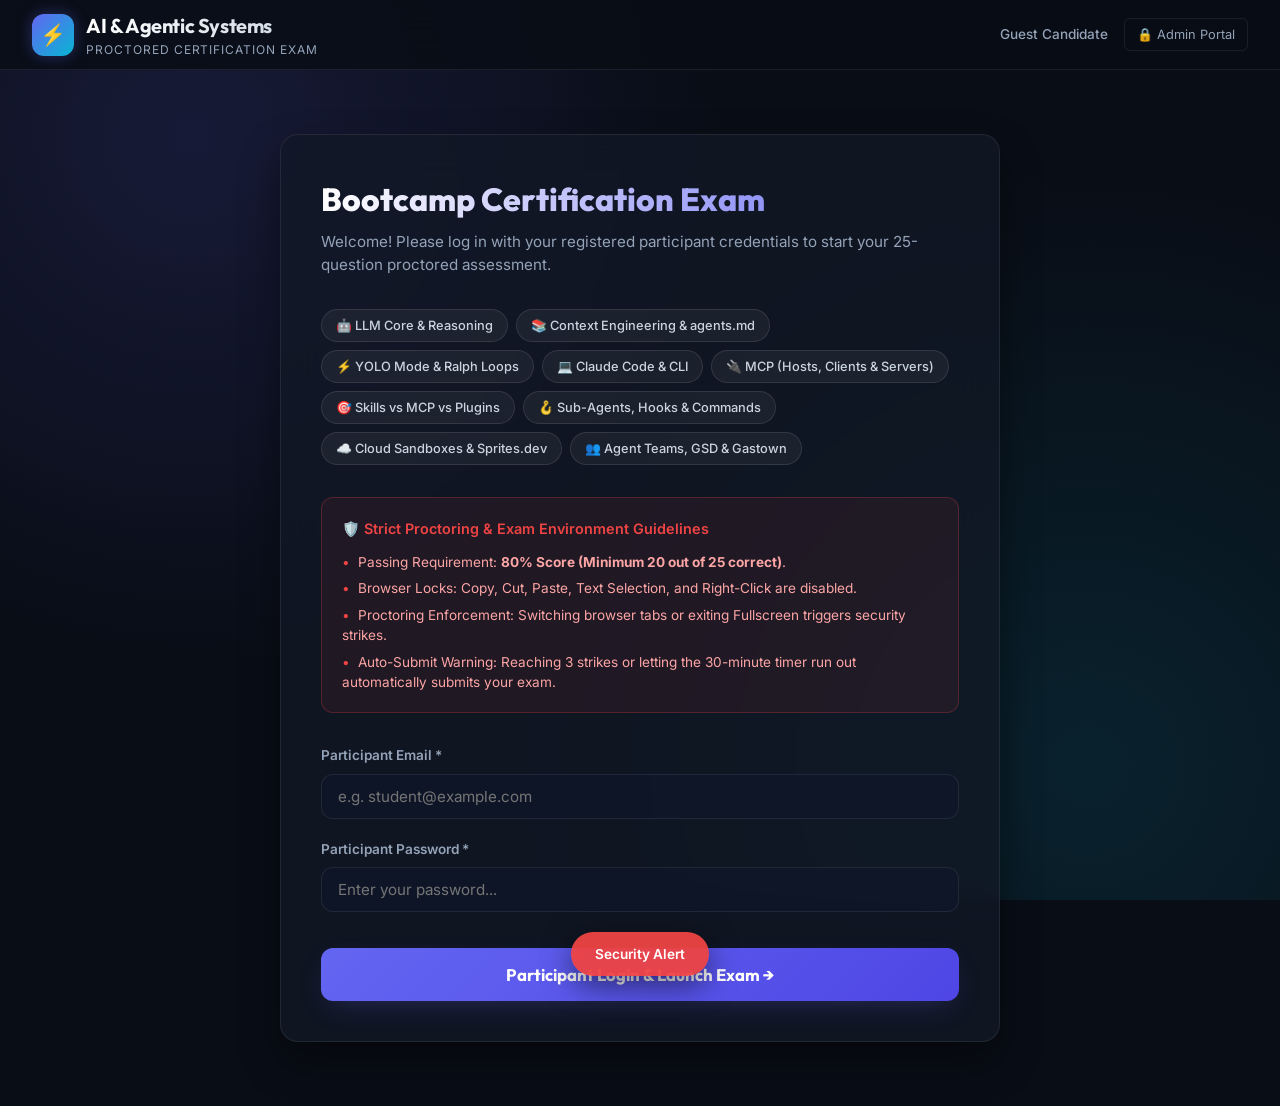
==== commit 75e8120e: "feat: Implement admin auth with env credentials and participant registration management system" ====
--- a/index.html
+++ b/index.html
@@ -3,7 +3,7 @@
 <head>
   <meta charset="UTF-8">
   <meta name="viewport" content="width=device-width, initial-scale=1.0">
-  <title>AI & Agentic Systems Certification Exam | 25 MCQ Assessment</title>
+  <title>AI & Agentic Systems Certification Exam | Participant Portal</title>
   <meta name="description" content="Official 25-Question Certification Exam covering LLMs, Context Engineering, Claude Code, MCP, Skills, Subagents, Sandboxing, Agent Teams, GSD, and Gastown Swarms.">
   <link rel="stylesheet" href="styles.css">
 </head>
@@ -28,11 +28,11 @@
 
   <main class="main-wrapper">
 
-    <!-- 1. REGISTRATION & WELCOME SCREEN -->
+    <!-- 1. PARTICIPANT LOGIN SCREEN -->
     <section id="welcome-screen" class="welcome-card">
-      <h1 class="welcome-title">Bootcamp Certification Assessment</h1>
+      <h1 class="welcome-title">Bootcamp Certification Exam</h1>
       <p class="welcome-desc">
-        Demonstrate your mastery across the complete 3-week AI Engineering curriculum. Complete all 25 questions within 30 minutes to earn your certificate badge.
+        Welcome! Please log in with your registered participant credentials to start your 25-question proctored assessment.
       </p>
 
       <div class="curriculum-chips">
@@ -59,19 +59,19 @@
 
       <form id="registration-form">
         <div class="form-group">
-          <label class="form-label" for="candidate-name">Full Name *</label>
-          <input type="text" id="candidate-name" class="form-input" placeholder="e.g., Alex Johnson" required>
+          <label class="form-label" for="candidate-email">Participant Email *</label>
+          <input type="email" id="candidate-email" class="form-input" placeholder="e.g. student@example.com" required>
         </div>
         <div class="form-group">
-          <label class="form-label" for="candidate-email">Email Address *</label>
-          <input type="email" id="candidate-email" class="form-input" placeholder="alex@example.com" required>
-        </div>
-        <div class="form-group">
-          <label class="form-label" for="candidate-id">Candidate / Student ID *</label>
-          <input type="text" id="candidate-id" class="form-input" placeholder="e.g., AI-9042" required>
-        </div>
-
-        <button type="submit" class="btn-start">Launch Proctored Exam (Fullscreen) →</button>
+          <label class="form-label" for="candidate-password">Participant Password *</label>
+          <input type="password" id="candidate-password" class="form-input" placeholder="Enter your password..." required>
+        </div>
+
+        <div id="user-login-error" style="color:var(--danger-color); font-size:0.85rem; margin-bottom:1rem; text-align:center;" class="hidden">
+          Invalid email or password. Please contact admin if you are not registered.
+        </div>
+
+        <button type="submit" class="btn-start">Participant Login & Launch Exam →</button>
       </form>
     </section>
 
@@ -144,9 +144,9 @@
     <section id="results-screen" class="results-card hidden">
       <div class="results-header">
         <div id="badge-status" class="pass-fail-badge badge-pass">🏆 PASS (84%)</div>
-        <h2 style="font-family:var(--font-heading); font-size:1.6rem; margin-bottom:0.25rem;" id="res-candidate-name">Candidate Name</h2>
+        <h2 style="font-family:var(--font-heading); font-size:1.6rem; margin-bottom:0.25rem;" id="res-candidate-name">Candidate Email</h2>
         <div class="candidate-meta">
-          <span id="res-candidate-id">ID: AI-0000</span> | Date: <span id="res-date">Aug 4, 2026</span>
+          <span id="res-candidate-id">ID: USR-0000</span> | Date: <span id="res-date">Aug 4, 2026</span>
         </div>
       </div>
 
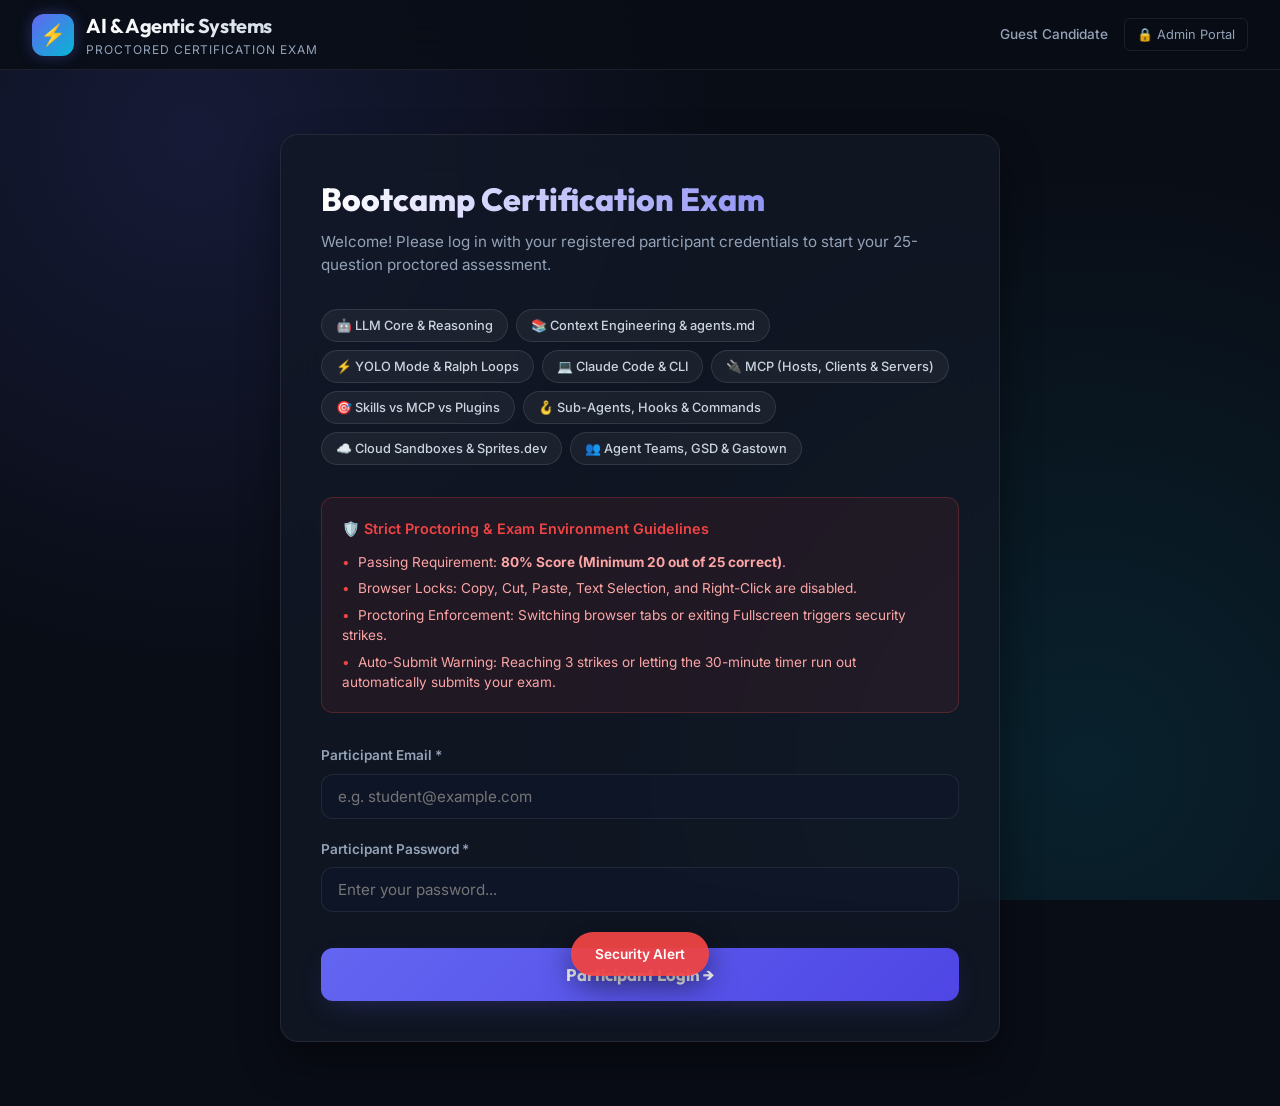
==== commit 51e47bd9: "feat: implement authenticated quiz set selection and candidate dashboard with persistent history tra" ====
--- a/index.html
+++ b/index.html
@@ -1,12 +1,15 @@
 <!DOCTYPE html>
 <html lang="en">
+
 <head>
   <meta charset="UTF-8">
   <meta name="viewport" content="width=device-width, initial-scale=1.0">
   <title>AI & Agentic Systems Certification Exam | Participant Portal</title>
-  <meta name="description" content="Official 25-Question Certification Exam covering LLMs, Context Engineering, Claude Code, MCP, Skills, Subagents, Sandboxing, Agent Teams, GSD, and Gastown Swarms.">
+  <meta name="description"
+    content="Official 25-Question Certification Exam covering LLMs, Context Engineering, Claude Code, MCP, Skills, Subagents, Sandboxing, Agent Teams, GSD, and Gastown Swarms.">
   <link rel="stylesheet" href="styles.css">
 </head>
+
 <body>
 
   <!-- Top App Navigation Header -->
@@ -19,10 +22,16 @@
       </div>
     </div>
     <div style="display:flex; gap:16px; align-items:center;">
-      <div class="header-candidate-badge" id="header-candidate-name" style="font-size:0.85rem; color:var(--text-muted); font-weight:500;">
+      <div class="header-candidate-badge" id="header-candidate-name"
+        style="font-size:0.85rem; color:var(--text-muted); font-weight:500;">
         Guest Candidate
       </div>
-      <a href="admin.html" style="font-size:0.8rem; color:var(--text-muted); text-decoration:none; border:1px solid var(--bg-card-border); padding:6px 12px; border-radius:6px; transition:var(--transition-fast);">🔒 Admin Portal</a>
+      <button type="button" id="top-logout-btn" class="btn-secondary hidden"
+        style="padding: 5px 12px; font-size: 0.8rem; border-color: rgba(239,68,68,0.4); color: #f87171; background: rgba(239,68,68,0.1); cursor: pointer;">🔒
+        Logout</button>
+      <a href="admin.html"
+        style="font-size:0.8rem; color:var(--text-muted); text-decoration:none; border:1px solid var(--bg-card-border); padding:6px 12px; border-radius:6px; transition:var(--transition-fast);">🔒
+        Admin Portal</a>
     </div>
   </header>
 
@@ -30,49 +39,90 @@
 
     <!-- 1. PARTICIPANT LOGIN SCREEN -->
     <section id="welcome-screen" class="welcome-card">
-      <h1 class="welcome-title">Bootcamp Certification Exam</h1>
-      <p class="welcome-desc">
-        Welcome! Please log in with your registered participant credentials to start your 25-question proctored assessment.
-      </p>
-
-      <div class="curriculum-chips">
-        <span class="chip">🤖 LLM Core & Reasoning</span>
-        <span class="chip">📚 Context Engineering & agents.md</span>
-        <span class="chip">⚡ YOLO Mode & Ralph Loops</span>
-        <span class="chip">💻 Claude Code & CLI</span>
-        <span class="chip">🔌 MCP (Hosts, Clients & Servers)</span>
-        <span class="chip">🎯 Skills vs MCP vs Plugins</span>
-        <span class="chip">🪝 Sub-Agents, Hooks & Commands</span>
-        <span class="chip">☁️ Cloud Sandboxes & Sprites.dev</span>
-        <span class="chip">👥 Agent Teams, GSD & Gastown</span>
-      </div>
-
-      <div class="rules-box">
-        <div class="rules-title">🛡️ Strict Proctoring & Exam Environment Guidelines</div>
-        <ul class="rules-list">
-          <li>Passing Requirement: <strong>80% Score (Minimum 20 out of 25 correct)</strong>.</li>
-          <li>Browser Locks: Copy, Cut, Paste, Text Selection, and Right-Click are disabled.</li>
-          <li>Proctoring Enforcement: Switching browser tabs or exiting Fullscreen triggers security strikes.</li>
-          <li>Auto-Submit Warning: Reaching 3 strikes or letting the 30-minute timer run out automatically submits your exam.</li>
-        </ul>
-      </div>
-
-      <form id="registration-form">
-        <div class="form-group">
-          <label class="form-label" for="candidate-email">Participant Email *</label>
-          <input type="email" id="candidate-email" class="form-input" placeholder="e.g. student@example.com" required>
-        </div>
-        <div class="form-group">
-          <label class="form-label" for="candidate-password">Participant Password *</label>
-          <input type="password" id="candidate-password" class="form-input" placeholder="Enter your password..." required>
-        </div>
-
-        <div id="user-login-error" style="color:var(--danger-color); font-size:0.85rem; margin-bottom:1rem; text-align:center;" class="hidden">
-          Invalid email or password. Please contact admin if you are not registered.
-        </div>
-
-        <button type="submit" class="btn-start">Participant Login & Launch Exam →</button>
-      </form>
+      <div id="upper-welcome-section">
+        <h1 class="welcome-title">Bootcamp Certification Exam</h1>
+        <p class="welcome-desc">
+          Welcome! Please log in with your registered participant credentials to start your 25-question proctored
+          assessment.
+        </p>
+
+        <div class="curriculum-chips">
+          <span class="chip">🤖 LLM Core & Reasoning</span>
+          <span class="chip">📚 Context Engineering & agents.md</span>
+          <span class="chip">⚡ YOLO Mode & Ralph Loops</span>
+          <span class="chip">💻 Claude Code & CLI</span>
+          <span class="chip">🔌 MCP (Hosts, Clients & Servers)</span>
+          <span class="chip">🎯 Skills vs MCP vs Plugins</span>
+          <span class="chip">🪝 Sub-Agents, Hooks & Commands</span>
+          <span class="chip">☁️ Cloud Sandboxes & Sprites.dev</span>
+          <span class="chip">👥 Agent Teams, GSD & Gastown</span>
+        </div>
+
+        <div class="rules-box">
+          <div class="rules-title">🛡️ Strict Proctoring & Exam Environment Guidelines</div>
+          <ul class="rules-list">
+            <li>Passing Requirement: <strong>80% Score (Minimum 20 out of 25 correct)</strong>.</li>
+            <li>Browser Locks: Copy, Cut, Paste, Text Selection, and Right-Click are disabled.</li>
+            <li>Proctoring Enforcement: Switching browser tabs or exiting Fullscreen triggers security strikes.</li>
+            <li>Auto-Submit Warning: Reaching 3 strikes or letting the 30-minute timer run out automatically submits
+              your exam.</li>
+          </ul>
+        </div>
+      </div>
+
+      <!-- 1. UNAUTHENTICATED LOGIN CARD -->
+      <div id="login-box">
+        <form id="registration-form">
+          <div class="form-group">
+            <label class="form-label" for="candidate-email">Participant Email *</label>
+            <input type="email" id="candidate-email" class="form-input" placeholder="e.g. student@example.com" required>
+          </div>
+          <div class="form-group">
+            <label class="form-label" for="candidate-password">Participant Password *</label>
+            <input type="password" id="candidate-password" class="form-input" placeholder="Enter your password..."
+              required>
+          </div>
+
+          <div id="user-login-error"
+            style="color:var(--danger-color); font-size:0.85rem; margin-bottom:1rem; text-align:center;" class="hidden">
+            Invalid email or password. Please contact admin if you are not registered.
+          </div>
+
+          <button type="submit" class="btn-start">Participant Login →</button>
+        </form>
+      </div>
+
+      <!-- 2. AUTHENTICATED CANDIDATE DASHBOARD -->
+      <div id="candidate-dashboard" class="hidden">
+
+        <!-- Quiz Set Selection Box -->
+        <div
+          style="background:rgba(255,255,255,0.03); border:1px solid var(--border-color); border-radius:12px; padding:1.5rem; margin-bottom:2rem;">
+          <h3 style="margin-top:0; font-size:1.2rem; color:var(--primary); margin-bottom:1rem;">🎯 Select Exam Quiz Set
+          </h3>
+
+          <div class="form-group">
+            <label class="form-label" for="quiz-set-select">Choose Question Set *</label>
+            <select id="quiz-set-select" class="form-input"
+              style="background: #0f172a; color: #f8fafc; font-size: 1rem; padding: 0.75rem;">
+              <!-- Populated dynamically by app.js from QUIZ_SETS -->
+            </select>
+          </div>
+
+          <button type="button" id="start-selected-quiz-btn" class="btn-start" style="margin-top:1rem;">🚀 Start
+            Selected Quiz Set →</button>
+        </div>
+
+        <!-- Candidate Attempt History Section -->
+        <div id="user-history-section" class="hidden"
+          style="background: rgba(255,255,255,0.03); border: 1px solid var(--border-color); border-radius: 12px; padding: 1.5rem;">
+          <h3 style="margin-top: 0; font-size: 1.1rem; color: var(--primary); margin-bottom: 1rem;">📊 Your Past Exam
+            Attempts</h3>
+          <div id="user-history-list" style="display: flex; flex-direction: column; gap: 0.75rem;">
+            <!-- Past attempt cards injected dynamically -->
+          </div>
+        </div>
+      </div>
     </section>
 
     <!-- 2. ACTIVE EXAM SCREEN -->
@@ -112,16 +162,18 @@
 
           <div class="strike-box">
             <span>Security Strikes:</span>
-            <span class="strike-val" id="strike-badge-text">0 / 3</span>
+            <span class="strike-val" id="strike-badge-text">0</span>
           </div>
 
           <div style="margin: 1rem 0;">
-            <div style="display:flex; justify-content:space-between; font-size:0.8rem; color:var(--text-muted); margin-bottom:4px;">
+            <div
+              style="display:flex; justify-content:space-between; font-size:0.8rem; color:var(--text-muted); margin-bottom:4px;">
               <span>Overall Progress</span>
               <span id="exam-progress-text">0% Complete</span>
             </div>
             <div style="height:6px; background:rgba(255,255,255,0.08); border-radius:3px; overflow:hidden;">
-              <div id="exam-progress-bar" style="width:0%; height:100%; background:var(--primary); transition:width 0.3s;"></div>
+              <div id="exam-progress-bar"
+                style="width:0%; height:100%; background:var(--primary); transition:width 0.3s;"></div>
             </div>
           </div>
 
@@ -132,7 +184,8 @@
 
           <div class="grid-legend" style="margin-bottom: 1.25rem;">
             <span><strong style="color:#6ee7b7;">●</strong> Answered (<span id="answered-count">0/25</span>)</span>
-            <span><strong style="color:var(--warning-color);">🚩</strong> Flagged (<span id="flagged-count">0</span>)</span>
+            <span><strong style="color:var(--warning-color);">🚩</strong> Flagged (<span
+                id="flagged-count">0</span>)</span>
           </div>
 
           <button type="button" class="btn-submit-main" id="submit-exam-btn">Submit Exam Now</button>
@@ -144,7 +197,8 @@
     <section id="results-screen" class="results-card hidden">
       <div class="results-header">
         <div id="badge-status" class="pass-fail-badge badge-pass">🏆 PASS (84%)</div>
-        <h2 style="font-family:var(--font-heading); font-size:1.6rem; margin-bottom:0.25rem;" id="res-candidate-name">Candidate Email</h2>
+        <h2 style="font-family:var(--font-heading); font-size:1.6rem; margin-bottom:0.25rem;" id="res-candidate-name">
+          Candidate Email</h2>
         <div class="candidate-meta">
           <span id="res-candidate-id">ID: USR-0000</span> | Date: <span id="res-date">Aug 4, 2026</span>
         </div>
@@ -163,9 +217,12 @@
         </div>
 
         <div style="max-width: 420px;">
-          <h3 style="font-family:var(--font-heading); font-size:1.15rem; margin-bottom:0.5rem;">Passing Standard: 80% (20/25)</h3>
+          <h3 style="font-family:var(--font-heading); font-size:1.15rem; margin-bottom:0.5rem;">Passing Standard: 80%
+            (20/25)</h3>
           <p style="font-size:0.88rem; color:var(--text-muted); line-height:1.5;">
-            Candidates achieving an 80% score or higher demonstrate proficiency across all 3 weeks of the bootcamp curriculum, including LLM reasoning, context engineering, Claude Code, MCP, custom skills, sandboxing, agent teams, GSD, and Gastown swarms.
+            Candidates achieving an 80% score or higher demonstrate proficiency across all 3 weeks of the bootcamp
+            curriculum, including LLM reasoning, context engineering, Claude Code, MCP, custom skills, sandboxing, agent
+            teams, GSD, and Gastown swarms.
           </p>
         </div>
       </div>
@@ -181,7 +238,8 @@
       </div>
 
       <div style="text-align:center; margin-top:2.5rem;">
-        <button type="button" class="btn-start" id="restart-exam-btn" style="max-width:300px;">Take Another Assessment</button>
+        <button type="button" class="btn-start" id="restart-exam-btn" style="max-width:300px;">Take Another
+          Assessment</button>
       </div>
     </section>
 
@@ -223,7 +281,8 @@
       <div class="modal-icon">🖥️</div>
       <h3 class="modal-title" style="color:var(--warning-color);">Fullscreen Required</h3>
       <p class="modal-desc">
-        Exam security requires active Fullscreen mode. Please click below to re-enable fullscreen to continue your assessment.
+        Exam security requires active Fullscreen mode. Please click below to re-enable fullscreen to continue your
+        assessment.
       </p>
       <div class="modal-actions">
         <button type="button" class="btn-primary" id="reenter-fullscreen-btn">Re-enter Fullscreen</button>
@@ -236,7 +295,9 @@
 
   <!-- Scripts -->
   <script src="data/questions.js"></script>
+  <script src="data/quiz_sets.js"></script>
   <script src="js/anti_cheat.js"></script>
   <script src="js/app.js"></script>
 </body>
-</html>
+
+</html>
--- a/styles.css
+++ b/styles.css
@@ -200,6 +200,16 @@
   gap: 8px;
 }
 
+blockquote.scenario-quote {
+  margin: 0.75rem 0;
+  padding: 0.6rem 1rem;
+  border-left: 3px solid var(--primary);
+  background: rgba(255, 255, 255, 0.04);
+  border-radius: var(--radius-sm);
+  font-style: italic;
+  color: var(--text-muted);
+}
+
 .rules-list {
   list-style-type: none;
   font-size: 0.85rem;
